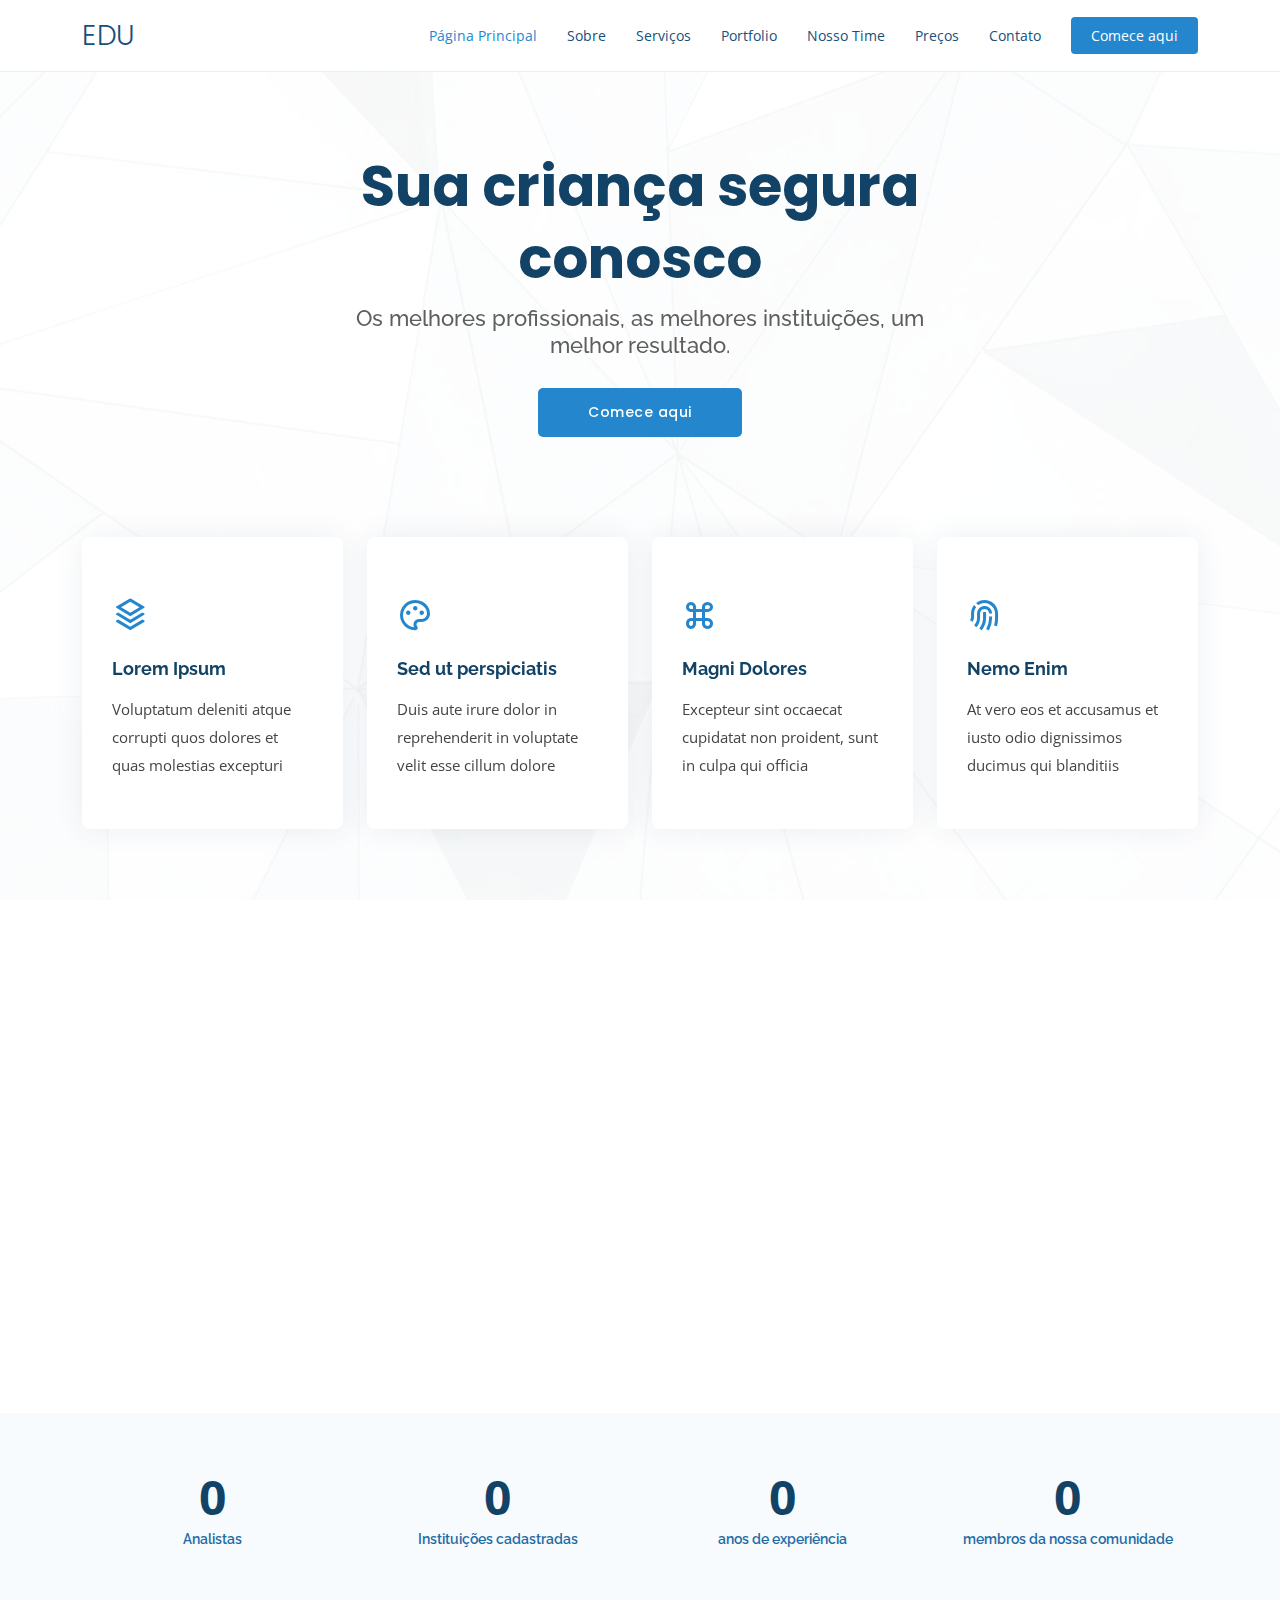
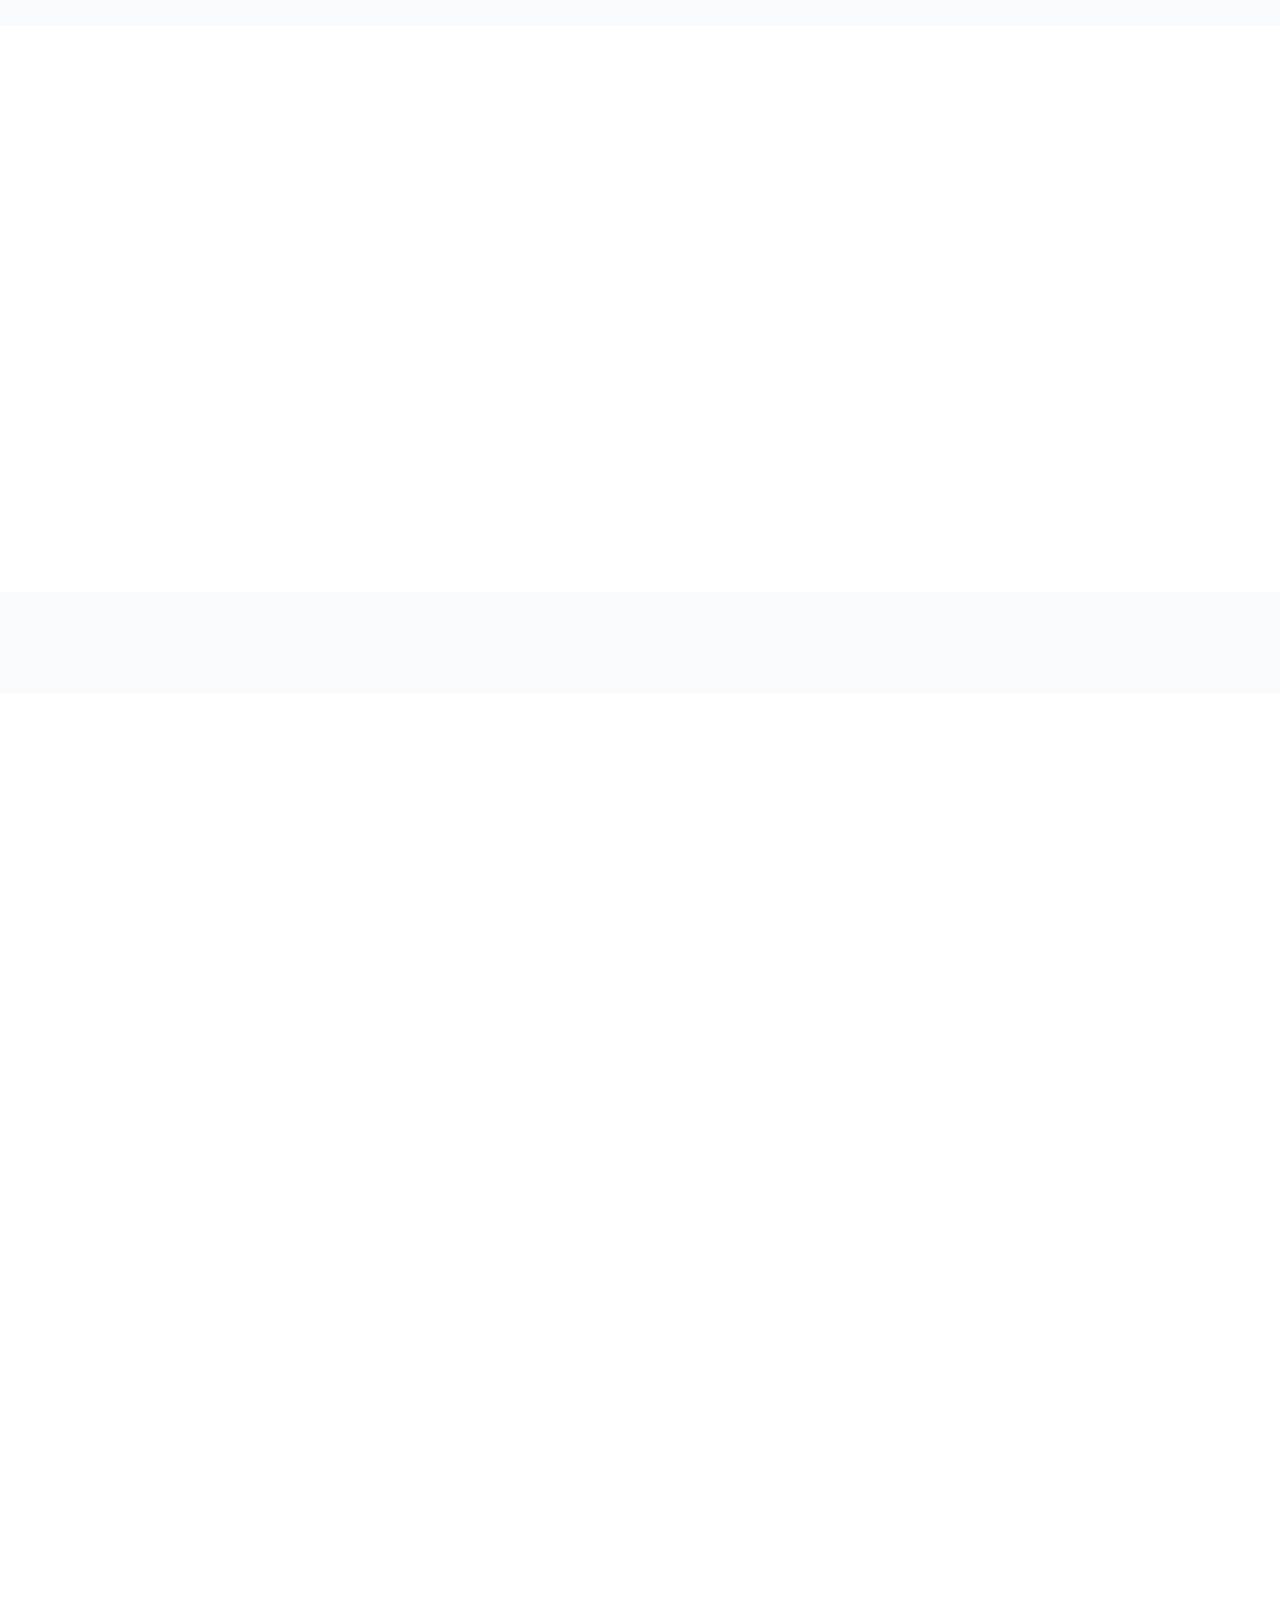
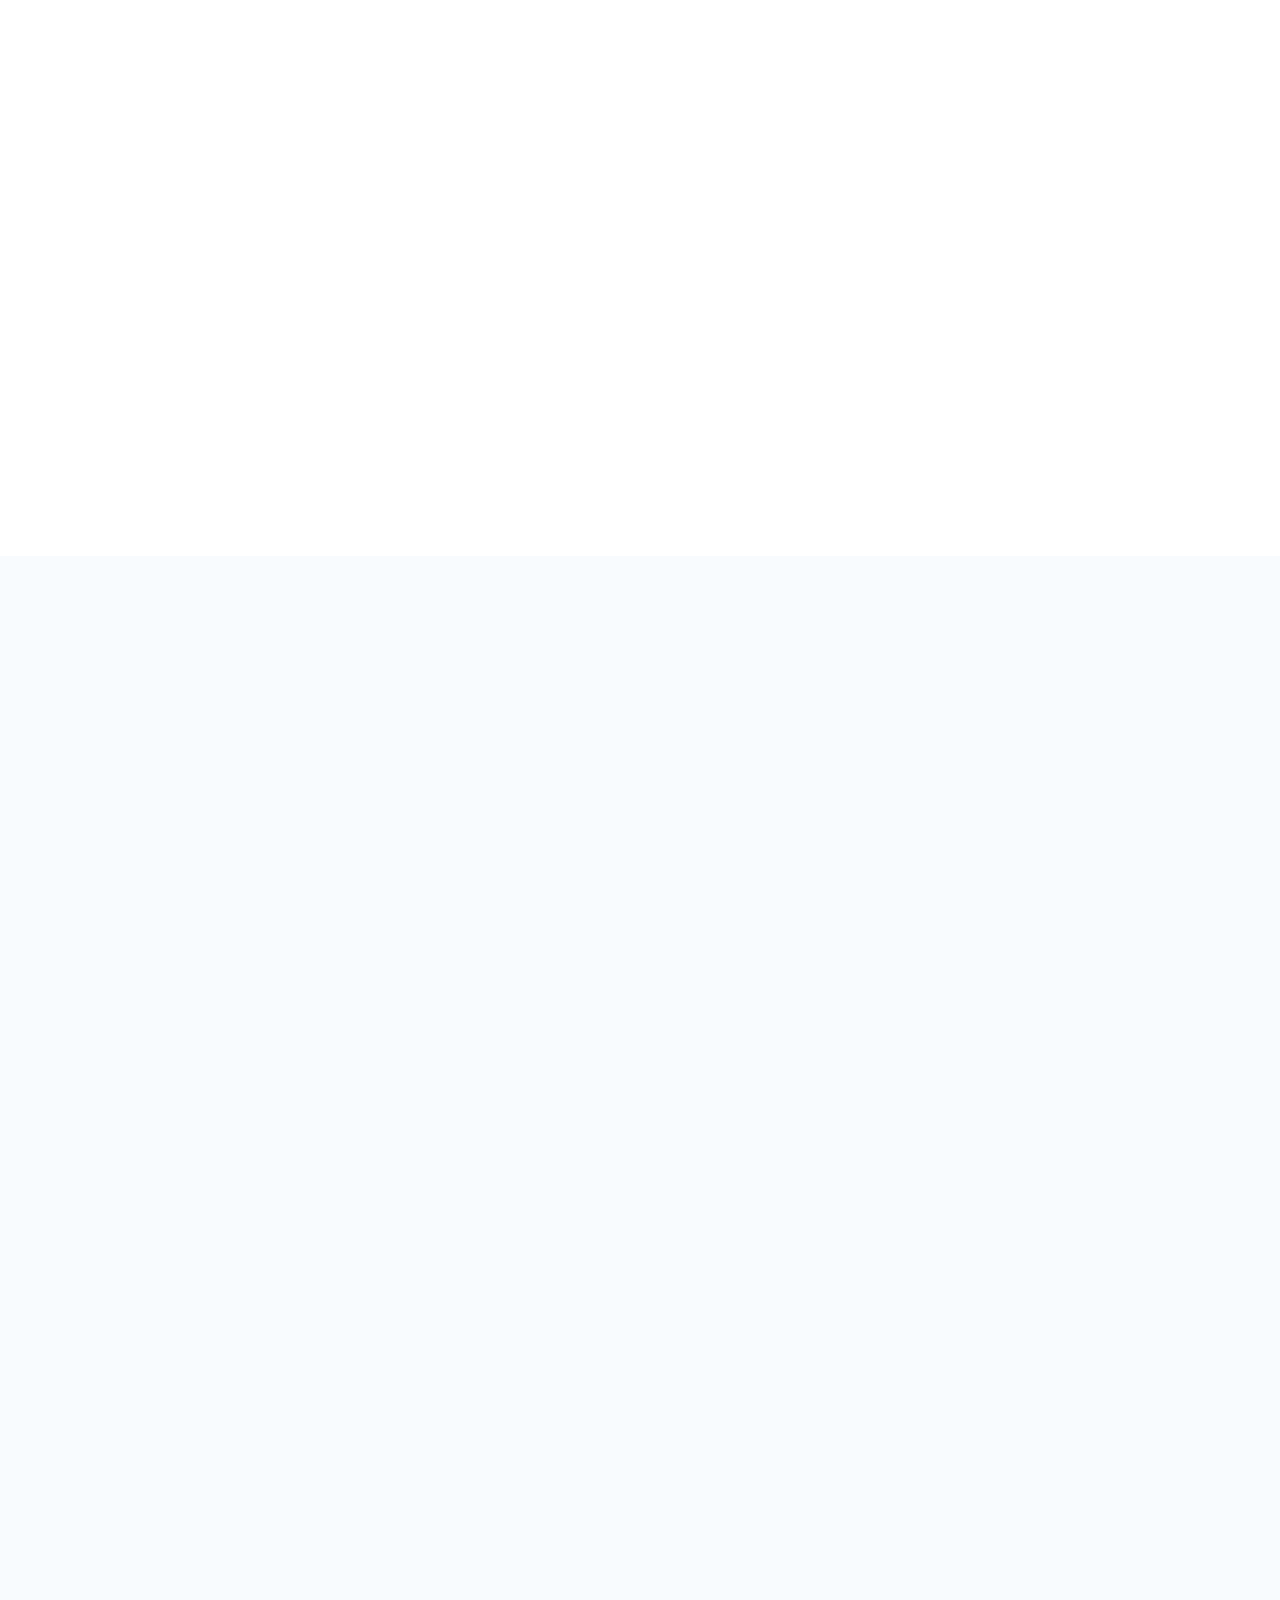
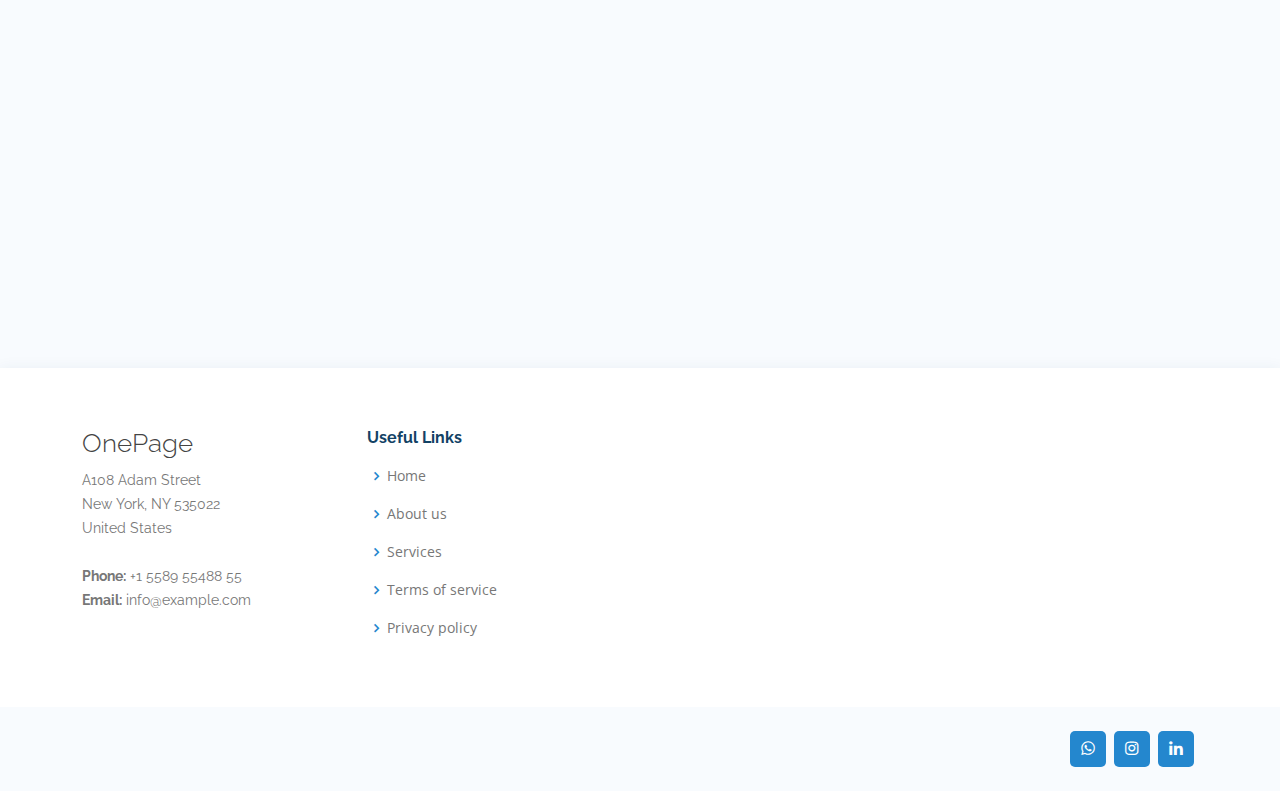
==== index.html @ 6221ffaf "primeira atualização" ====
<!DOCTYPE html>
<html lang="en">

<head>
  <meta charset="utf-8">
  <meta content="width=device-width, initial-scale=1.0" name="viewport">

  <title>EDU</title>
  <meta content="" name="description">
  <meta content="" name="keywords">

  <!-- Favicons -->
  <link href="assets/img/favicon.png" rel="icon">
  <link href="assets/img/apple-touch-icon.png" rel="apple-touch-icon">

  <!-- Google Fonts -->
  <link href="https://fonts.googleapis.com/css?family=Open+Sans:300,300i,400,400i,600,600i,700,700i|Raleway:300,300i,400,400i,500,500i,600,600i,700,700i|Poppins:300,300i,400,400i,500,500i,600,600i,700,700i" rel="stylesheet">

  <!-- Vendor CSS Files -->
  <link href="assets/vendor/aos/aos.css" rel="stylesheet">
  <link href="assets/vendor/bootstrap/css/bootstrap.min.css" rel="stylesheet">
  <link href="assets/vendor/bootstrap-icons/bootstrap-icons.css" rel="stylesheet">
  <link href="assets/vendor/boxicons/css/boxicons.min.css" rel="stylesheet">
  <link href="assets/vendor/glightbox/css/glightbox.min.css" rel="stylesheet">
  <link href="assets/vendor/remixicon/remixicon.css" rel="stylesheet">
  <link href="assets/vendor/swiper/swiper-bundle.min.css" rel="stylesheet">


  <link href="assets/css/style.css" rel="stylesheet">


</head>

<body>

  <!-- ======= Header ======= -->
  <header id="header" class="fixed-top">
    <div class="container d-flex align-items-center justify-content-between">

      <h1 class="logo"><a href="index.html">EDU</a></h1>
      <!-- Uncomment below if you prefer to use an image logo -->
      <!-- <a href="index.html" class="logo"><img src="assets/img/logo.png" alt="" class="img-fluid"></a>-->

      <nav id="navbar" class="navbar">
        <ul>
          <li><a class="nav-link scrollto active" href="#hero">Página Principal</a></li>
          <li><a class="nav-link scrollto" href="#about">Sobre</a></li>
          <li><a class="nav-link scrollto" href="#services">Serviços</a></li>
          <li><a class="nav-link scrollto o" href="#portfolio">Portfolio</a></li>
          <li><a class="nav-link scrollto" href="#team">Nosso Time</a></li>
          <li><a class="nav-link scrollto" href="#pricing">Preços</a></li>
          <li><a class="nav-link scrollto" href="#contact">Contato</a></li>
          <li><a class="getstarted scrollto" href="#about">Comece aqui</a></li>
        </ul>
        <i class="bi bi-list mobile-nav-toggle"></i>
      </nav>

    </div>
  </header>


  <section id="hero" class="d-flex align-items-center">
    <div class="container position-relative" data-aos="fade-up" data-aos-delay="100">
      <div class="row justify-content-center">
        <div class="col-xl-7 col-lg-9 text-center">
          <h1>Sua criança segura conosco</h1>
          <h2>Os melhores profissionais, as melhores instituições, um melhor resultado.</h2>
        </div>
      </div>
      <div class="text-center">
        <a href="#about" class="btn-get-started scrollto">Comece aqui</a>
      </div>

      <div class="row icon-boxes">
        <div class="col-md-6 col-lg-3 d-flex align-items-stretch mb-5 mb-lg-0" data-aos="zoom-in" data-aos-delay="200">
          <div class="icon-box">
            <div class="icon"><i class="ri-stack-line"></i></div>
            <h4 class="title"><a href="">Lorem Ipsum</a></h4>
            <p class="description">Voluptatum deleniti atque corrupti quos dolores et quas molestias excepturi</p>
          </div>
        </div>

        <div class="col-md-6 col-lg-3 d-flex align-items-stretch mb-5 mb-lg-0" data-aos="zoom-in" data-aos-delay="300">
          <div class="icon-box">
            <div class="icon"><i class="ri-palette-line"></i></div>
            <h4 class="title"><a href="">Sed ut perspiciatis</a></h4>
            <p class="description">Duis aute irure dolor in reprehenderit in voluptate velit esse cillum dolore</p>
          </div>
        </div>

        <div class="col-md-6 col-lg-3 d-flex align-items-stretch mb-5 mb-lg-0" data-aos="zoom-in" data-aos-delay="400">
          <div class="icon-box">
            <div class="icon"><i class="ri-command-line"></i></div>
            <h4 class="title"><a href="">Magni Dolores</a></h4>
            <p class="description">Excepteur sint occaecat cupidatat non proident, sunt in culpa qui officia</p>
          </div>
        </div>

        <div class="col-md-6 col-lg-3 d-flex align-items-stretch mb-5 mb-lg-0" data-aos="zoom-in" data-aos-delay="500">
          <div class="icon-box">
            <div class="icon"><i class="ri-fingerprint-line"></i></div>
            <h4 class="title"><a href="">Nemo Enim</a></h4>
            <p class="description">At vero eos et accusamus et iusto odio dignissimos ducimus qui blanditiis</p>
          </div>
        </div>

      </div>
    </div>
  </section><!-- End Hero -->

  <main id="main">

    <!-- ======= About Section ======= -->
    <section id="about" class="about">
      <div class="container" data-aos="fade-up">

        <div class="section-title">
          <h2>Sobre Nós</h2>
          <p>Provendo segurança, conforto e um melhor ensino para seus filhos. </p>
        </div>

        <div class="row content">
          <div class="col-lg-6">
            <p>
              Nós da EDU temos como objetivo informar e categorizar instituições de Ensino que atendem crianças do Maternal, Fundamental e Ensino Médio. Prevenindo as crianças contra instituições não adequadas.
            </p>
            <ul>
              <li><i class="ri-check-double-line"></i> Ranking com as melhores instituições da sua cidade que estejam cadastradas na plataforma. </li>
              <li><i class="ri-check-double-line"></i> Filtro para Instituições Públicas, Particulares e Cursos.</li>
              <li><i class="ri-check-double-line"></i> Ampla comunidade para que pais e outros alunos escrevam suas experiências. </li>
            </ul>
          </div>
          <div class="col-lg-6 pt-4 pt-lg-0">
            <p>
              Prevenir e proteger seu filho em idade Escolar é um dever essencial para pais e educadores, visando seu bem-estar físico e mental. Nós da EDU estamos aqui por você pai e você aluno.
            </p>
            <a href="#" class="btn-learn-more">Saiba mais</a>
          </div>
        </div>

      </div>
    </section>

    <!--CONTADOR-->
    <section id="counts" class="counts section-bg">
      <div class="container">

        <div class="row justify-content-end">

          <div class="col-lg-3 col-md-5 col-6 d-md-flex align-items-md-stretch">
            <div class="count-box">
              <span data-purecounter-start="0" data-purecounter-end="12" data-purecounter-duration="2" class="purecounter"></span>
              <p>Analistas</p>
            </div>
          </div>

          <div class="col-lg-3 col-md-5 col-6 d-md-flex align-items-md-stretch">
            <div class="count-box">
              <span data-purecounter-start="0" data-purecounter-end="58" data-purecounter-duration="2" class="purecounter"></span>
              <p>Instituições cadastradas</p>
            </div>
          </div>

          <div class="col-lg-3 col-md-5 col-6 d-md-flex align-items-md-stretch">
            <div class="count-box">
              <span data-purecounter-start="0" data-purecounter-end="2" data-purecounter-duration="2" class="purecounter"></span>
              <p>anos de experiência</p>
            </div>
          </div>

          <div class="col-lg-3 col-md-5 col-6 d-md-flex align-items-md-stretch">
            <div class="count-box">
              <span data-purecounter-start="0" data-purecounter-end="150" data-purecounter-duration="2" class="purecounter"></span>
              <p>membros da nossa comunidade</p>
            </div>
          </div>

        </div>

      </div>
    </section>


    <section id="about-video" class="about-video">
      <div class="container" data-aos="fade-up">

        <div class="row">

          <div class="col-lg-6 video-box align-self-baseline" data-aos="fade-right" data-aos-delay="100">
            <img src="assets/img/about-video.jpg" class="img-fluid" alt="">
            <a href="https://youtu.be/c1s3Iekns9k" class="glightbox play-btn mb-4" data-vbtype="video" data-autoplay="true"></a>
          </div>

          <div class="col-lg-6 pt-3 pt-lg-0 content" data-aos="fade-left" data-aos-delay="100">
            <h3>Por que EDU?</h3>
            <p class="fst-italic">
              EDU tem um duplo sentido tanto para EDUcação quanto para um apelido infantil, queriamos dar essa associação de um apelido com a nossa marca.
            </p>
            <ul>
              <li><i class="bx bx-check-double"></i> Segundo dados da Pesquisa de Saúde do Escolar (2019), uma em cada cinco adolescentes (20,1%) entre 13 e 17 anos diz já ter sido tocada, manipulada, beijada ou ter tido partes do corpo expostas contra sua vontade, ao passo que 8,8% das meninas nessa idade já foram forçadas ao sexo, sendo a maior parte antes dos 14 anos.</li>
              <li><i class="bx bx-check-double"></i> O assédio sexual não é prática recente, mas só foi tipificado como crime em 2001 quando foi criada a Lei nº 10.224. Todavia, no domínio trabalhista, não há lei específica com sanção para o assédio sexual (Cartilha do Ministério Público do Trabalho, 2017). A Lei 8.112/1990, ainda que não preveja diretamente, conta no Art. 116 como dever do servidor a preservação da boa moralidade administrativa.</li>
              
            </ul>
          </div>

        </div>

      </div>
    </section><!-- End About Video Section -->

    <!-- ======= -LOGOMARCAS -- Clients Section ======= -->
    <section id="clients" class="clients section-bg">
      <div class="container">

        <div class="row">

          <div class="col-lg-2 col-md-4 col-6 d-flex align-items-center justify-content-center" data-aos="zoom-in">
            <img src="assets/img/clients/client-1.png" class="img-fluid" alt="">
          </div>

          <div class="col-lg-2 col-md-4 col-6 d-flex align-items-center justify-content-center" data-aos="zoom-in">
            <img src="assets/img/clients/client-2.png" class="img-fluid" alt="">
          </div>

          <div class="col-lg-2 col-md-4 col-6 d-flex align-items-center justify-content-center" data-aos="zoom-in">
            <img src="assets/img/clients/client-3.png" class="img-fluid" alt="">
          </div>

          <div class="col-lg-2 col-md-4 col-6 d-flex align-items-center justify-content-center" data-aos="zoom-in">
            <img src="assets/img/clients/client-4.png" class="img-fluid" alt="">
          </div>

          <div class="col-lg-2 col-md-4 col-6 d-flex align-items-center justify-content-center" data-aos="zoom-in">
            <img src="assets/img/clients/client-5.png" class="img-fluid" alt="">
          </div>

          <div class="col-lg-2 col-md-4 col-6 d-flex align-items-center justify-content-center" data-aos="zoom-in">
            <img src="assets/img/clients/client-6.png" class="img-fluid" alt="">
          </div>

        </div>

      </div>
    </section><!-- End Clients Section -->

    <!-- ======= Portfolio Section ======= -->
    <section id="portfolio" class="portfolio">
      <div class="container" data-aos="fade-up">

        <div class="section-title">
          <h2>Portfolio</h2>
          <p>Magnam dolores commodi suscipit. Necessitatibus eius consequatur ex aliquid fuga eum quidem. Sit sint consectetur velit. Quisquam quos quisquam cupiditate. Et nemo qui impedit suscipit alias ea. Quia fugiat sit in iste officiis commodi quidem hic quas.</p>
        </div>

        <div class="row" data-aos="fade-up" data-aos-delay="150">
          <div class="col-lg-12 d-flex justify-content-center">
            <ul id="portfolio-flters">
              <li data-filter="*" class="filter-active">All</li>
              <li data-filter=".filter-app">App</li>
              <li data-filter=".filter-card">Card</li>
              <li data-filter=".filter-web">Web</li>
            </ul>
          </div>
        </div>

        <div class="row portfolio-container" data-aos="fade-up" data-aos-delay="300">

          <div class="col-lg-4 col-md-6 portfolio-item filter-app">
            <div class="portfolio-wrap">
              <img src="assets/img/portfolio/portfolio-1.jpg" class="img-fluid" alt="">
              <div class="portfolio-info">
                <h4>App 1</h4>
                <p>App</p>
                <div class="portfolio-links">
                  <a href="assets/img/portfolio/portfolio-1.jpg" data-gallery="portfolioGallery" class="portfolio-lightbox" title="App 1"><i class="bx bx-plus"></i></a>
                  <a href="portfolio-details.html" title="More Details"><i class="bx bx-link"></i></a>
                </div>
              </div>
            </div>
          </div>

          <div class="col-lg-4 col-md-6 portfolio-item filter-web">
            <div class="portfolio-wrap">
              <img src="assets/img/portfolio/portfolio-2.jpg" class="img-fluid" alt="">
              <div class="portfolio-info">
                <h4>Web 3</h4>
                <p>Web</p>
                <div class="portfolio-links">
                  <a href="assets/img/portfolio/portfolio-2.jpg" data-gallery="portfolioGallery" class="portfolio-lightbox" title="Web 3"><i class="bx bx-plus"></i></a>
                  <a href="portfolio-details.html" title="More Details"><i class="bx bx-link"></i></a>
                </div>
              </div>
            </div>
          </div>

          <div class="col-lg-4 col-md-6 portfolio-item filter-app">
            <div class="portfolio-wrap">
              <img src="assets/img/portfolio/portfolio-3.jpg" class="img-fluid" alt="">
              <div class="portfolio-info">
                <h4>App 2</h4>
                <p>App</p>
                <div class="portfolio-links">
                  <a href="assets/img/portfolio/portfolio-3.jpg" data-gallery="portfolioGallery" class="portfolio-lightbox" title="App 2"><i class="bx bx-plus"></i></a>
                  <a href="portfolio-details.html" title="More Details"><i class="bx bx-link"></i></a>
                </div>
              </div>
            </div>
          </div>

          <div class="col-lg-4 col-md-6 portfolio-item filter-card">
            <div class="portfolio-wrap">
              <img src="assets/img/portfolio/portfolio-4.jpg" class="img-fluid" alt="">
              <div class="portfolio-info">
                <h4>Card 2</h4>
                <p>Card</p>
                <div class="portfolio-links">
                  <a href="assets/img/portfolio/portfolio-4.jpg" data-gallery="portfolioGallery" class="portfolio-lightbox" title="Card 2"><i class="bx bx-plus"></i></a>
                  <a href="portfolio-details.html" title="More Details"><i class="bx bx-link"></i></a>
                </div>
              </div>
            </div>
          </div>

          <div class="col-lg-4 col-md-6 portfolio-item filter-web">
            <div class="portfolio-wrap">
              <img src="assets/img/portfolio/portfolio-5.jpg" class="img-fluid" alt="">
              <div class="portfolio-info">
                <h4>Web 2</h4>
                <p>Web</p>
                <div class="portfolio-links">
                  <a href="assets/img/portfolio/portfolio-5.jpg" data-gallery="portfolioGallery" class="portfolio-lightbox" title="Web 2"><i class="bx bx-plus"></i></a>
                  <a href="portfolio-details.html" title="More Details"><i class="bx bx-link"></i></a>
                </div>
              </div>
            </div>
          </div>

          <div class="col-lg-4 col-md-6 portfolio-item filter-app">
            <div class="portfolio-wrap">
              <img src="assets/img/portfolio/portfolio-6.jpg" class="img-fluid" alt="">
              <div class="portfolio-info">
                <h4>App 3</h4>
                <p>App</p>
                <div class="portfolio-links">
                  <a href="assets/img/portfolio/portfolio-6.jpg" data-gallery="portfolioGallery" class="portfolio-lightbox" title="App 3"><i class="bx bx-plus"></i></a>
                  <a href="portfolio-details.html" title="More Details"><i class="bx bx-link"></i></a>
                </div>
              </div>
            </div>
          </div>

          <div class="col-lg-4 col-md-6 portfolio-item filter-card">
            <div class="portfolio-wrap">
              <img src="assets/img/portfolio/portfolio-7.jpg" class="img-fluid" alt="">
              <div class="portfolio-info">
                <h4>Card 1</h4>
                <p>Card</p>
                <div class="portfolio-links">
                  <a href="assets/img/portfolio/portfolio-7.jpg" data-gallery="portfolioGallery" class="portfolio-lightbox" title="Card 1"><i class="bx bx-plus"></i></a>
                  <a href="portfolio-details.html" title="More Details"><i class="bx bx-link"></i></a>
                </div>
              </div>
            </div>
          </div>

          <div class="col-lg-4 col-md-6 portfolio-item filter-card">
            <div class="portfolio-wrap">
              <img src="assets/img/portfolio/portfolio-8.jpg" class="img-fluid" alt="">
              <div class="portfolio-info">
                <h4>Card 3</h4>
                <p>Card</p>
                <div class="portfolio-links">
                  <a href="assets/img/portfolio/portfolio-8.jpg" data-gallery="portfolioGallery" class="portfolio-lightbox" title="Card 3"><i class="bx bx-plus"></i></a>
                  <a href="portfolio-details.html" title="More Details"><i class="bx bx-link"></i></a>
                </div>
              </div>
            </div>
          </div>

          <div class="col-lg-4 col-md-6 portfolio-item filter-web">
            <div class="portfolio-wrap">
              <img src="assets/img/portfolio/portfolio-9.jpg" class="img-fluid" alt="">
              <div class="portfolio-info">
                <h4>Web 3</h4>
                <p>Web</p>
                <div class="portfolio-links">
                  <a href="assets/img/portfolio/portfolio-9.jpg" data-gallery="portfolioGallery" class="portfolio-lightbox" title="Web 3"><i class="bx bx-plus"></i></a>
                  <a href="portfolio-details.html" title="More Details"><i class="bx bx-link"></i></a>
                </div>
              </div>
            </div>
          </div>

        </div>

      </div>
    </section><!-- End Portfolio Section -->

    <!-- ======= Team Section ======= -->
    <section id="team" class="team section-bg">
      <div class="container" data-aos="fade-up">

        <div class="section-title">
          <h2>Time</h2>
          <p>Magnam dolores commodi suscipit. Necessitatibus eius consequatur ex aliquid fuga eum quidem. Sit sint consectetur velit. Quisquam quos quisquam cupiditate. Et nemo qui impedit suscipit alias ea. Quia fugiat sit in iste officiis commodi quidem hic quas.</p>
        </div>

        <div class="row">

          <div class="col-lg-3 col-md-6 d-flex align-items-stretch" data-aos="fade-up" data-aos-delay="100">
            <div class="member">
              <div class="member-img">
                <img src="assets/img/team/team-1.jpg" class="img-fluid" alt="">
                <div class="social">
                  <a href=""><i class="bi bi-twitter"></i></a>
                  <a href=""><i class="bi bi-facebook"></i></a>
                  <a href=""><i class="bi bi-instagram"></i></a>
                  <a href=""><i class="bi bi-linkedin"></i></a>
                </div>
              </div>
              <div class="member-info">
                <h4>Walter White</h4>
                <span>Chief Executive Officer</span>
              </div>
            </div>
          </div>

          <div class="col-lg-3 col-md-6 d-flex align-items-stretch" data-aos="fade-up" data-aos-delay="200">
            <div class="member">
              <div class="member-img">
                <img src="assets/img/team/team-2.jpg" class="img-fluid" alt="">
                <div class="social">
                  <a href=""><i class="bi bi-twitter"></i></a>
                  <a href=""><i class="bi bi-facebook"></i></a>
                  <a href=""><i class="bi bi-instagram"></i></a>
                  <a href=""><i class="bi bi-linkedin"></i></a>
                </div>
              </div>
              <div class="member-info">
                <h4>Sarah Jhonson</h4>
                <span>Product Manager</span>
              </div>
            </div>
          </div>

          <div class="col-lg-3 col-md-6 d-flex align-items-stretch" data-aos="fade-up" data-aos-delay="300">
            <div class="member">
              <div class="member-img">
                <img src="assets/img/team/team-3.jpg" class="img-fluid" alt="">
                <div class="social">
                  <a href=""><i class="bi bi-twitter"></i></a>
                  <a href=""><i class="bi bi-facebook"></i></a>
                  <a href=""><i class="bi bi-instagram"></i></a>
                  <a href=""><i class="bi bi-linkedin"></i></a>
                </div>
              </div>
              <div class="member-info">
                <h4>William Anderson</h4>
                <span>CTO</span>
              </div>
            </div>
          </div>

          <div class="col-lg-3 col-md-6 d-flex align-items-stretch" data-aos="fade-up" data-aos-delay="400">
            <div class="member">
              <div class="member-img">
                <img src="assets/img/team/team-4.jpg" class="img-fluid" alt="">
                <div class="social">
                  <a href=""><i class="bi bi-twitter"></i></a>
                  <a href=""><i class="bi bi-facebook"></i></a>
                  <a href=""><i class="bi bi-instagram"></i></a>
                  <a href=""><i class="bi bi-linkedin"></i></a>
                </div>
              </div>
              <div class="member-info">
                <h4>Amanda Jepson</h4>
                <span>Accountant</span>
              </div>
            </div>
          </div>

        </div>

      </div>
    </section><!-- End Team Section -->


    <!-- ======= Frequently Asked Questions Section ======= -->
    <section id="faq" class="faq section-bg">
      <div class="container" data-aos="fade-up">

        <div class="section-title">
          <h2>Frequently Asked Questions</h2>
          <p>Magnam dolores commodi suscipit. Necessitatibus eius consequatur ex aliquid fuga eum quidem. Sit sint consectetur velit. Quisquam quos quisquam cupiditate. Et nemo qui impedit suscipit alias ea. Quia fugiat sit in iste officiis commodi quidem hic quas.</p>
        </div>

        <div class="faq-list">
          <ul>
            <li data-aos="fade-up">
              <i class="bx bx-help-circle icon-help"></i> <a data-bs-toggle="collapse" class="collapse" data-bs-target="#faq-list-1">Non consectetur a erat nam at lectus urna duis? <i class="bx bx-chevron-down icon-show"></i><i class="bx bx-chevron-up icon-close"></i></a>
              <div id="faq-list-1" class="collapse show" data-bs-parent=".faq-list">
                <p>
                  Feugiat pretium nibh ipsum consequat. Tempus iaculis urna id volutpat lacus laoreet non curabitur gravida. Venenatis lectus magna fringilla urna porttitor rhoncus dolor purus non.
                </p>
              </div>
            </li>

            <li data-aos="fade-up" data-aos-delay="100">
              <i class="bx bx-help-circle icon-help"></i> <a data-bs-toggle="collapse" data-bs-target="#faq-list-2" class="collapsed">Feugiat scelerisque varius morbi enim nunc? <i class="bx bx-chevron-down icon-show"></i><i class="bx bx-chevron-up icon-close"></i></a>
              <div id="faq-list-2" class="collapse" data-bs-parent=".faq-list">
                <p>
                  Dolor sit amet consectetur adipiscing elit pellentesque habitant morbi. Id interdum velit laoreet id donec ultrices. Fringilla phasellus faucibus scelerisque eleifend donec pretium. Est pellentesque elit ullamcorper dignissim. Mauris ultrices eros in cursus turpis massa tincidunt dui.
                </p>
              </div>
            </li>

            <li data-aos="fade-up" data-aos-delay="200">
              <i class="bx bx-help-circle icon-help"></i> <a data-bs-toggle="collapse" data-bs-target="#faq-list-3" class="collapsed">Dolor sit amet consectetur adipiscing elit? <i class="bx bx-chevron-down icon-show"></i><i class="bx bx-chevron-up icon-close"></i></a>
              <div id="faq-list-3" class="collapse" data-bs-parent=".faq-list">
                <p>
                  Eleifend mi in nulla posuere sollicitudin aliquam ultrices sagittis orci. Faucibus pulvinar elementum integer enim. Sem nulla pharetra diam sit amet nisl suscipit. Rutrum tellus pellentesque eu tincidunt. Lectus urna duis convallis convallis tellus. Urna molestie at elementum eu facilisis sed odio morbi quis
                </p>
              </div>
            </li>

            <li data-aos="fade-up" data-aos-delay="300">
              <i class="bx bx-help-circle icon-help"></i> <a data-bs-toggle="collapse" data-bs-target="#faq-list-4" class="collapsed">Tempus quam pellentesque nec nam aliquam sem et tortor consequat? <i class="bx bx-chevron-down icon-show"></i><i class="bx bx-chevron-up icon-close"></i></a>
              <div id="faq-list-4" class="collapse" data-bs-parent=".faq-list">
                <p>
                  Molestie a iaculis at erat pellentesque adipiscing commodo. Dignissim suspendisse in est ante in. Nunc vel risus commodo viverra maecenas accumsan. Sit amet nisl suscipit adipiscing bibendum est. Purus gravida quis blandit turpis cursus in.
                </p>
              </div>
            </li>

            <li data-aos="fade-up" data-aos-delay="400">
              <i class="bx bx-help-circle icon-help"></i> <a data-bs-toggle="collapse" data-bs-target="#faq-list-5" class="collapsed">Tortor vitae purus faucibus ornare. Varius vel pharetra vel turpis nunc eget lorem dolor? <i class="bx bx-chevron-down icon-show"></i><i class="bx bx-chevron-up icon-close"></i></a>
              <div id="faq-list-5" class="collapse" data-bs-parent=".faq-list">
                <p>
                  Laoreet sit amet cursus sit amet dictum sit amet justo. Mauris vitae ultricies leo integer malesuada nunc vel. Tincidunt eget nullam non nisi est sit amet. Turpis nunc eget lorem dolor sed. Ut venenatis tellus in metus vulputate eu scelerisque.
                </p>
              </div>
            </li>

          </ul>
        </div>

      </div>
    </section><!-- End Frequently Asked Questions Section -->

  </main><!-- End #main -->

  <!-- ======= Footer ======= -->
  <footer id="footer">

    <div class="footer-top">
      <div class="container">
        <div class="row">

          <div class="col-lg-3 col-md-6 footer-contact">
            <h3>OnePage</h3>
            <p>
              A108 Adam Street <br>
              New York, NY 535022<br>
              United States <br><br>
              <strong>Phone:</strong> +1 5589 55488 55<br>
              <strong>Email:</strong> info@example.com<br>
            </p>
          </div>

          <div class="col-lg-2 col-md-6 footer-links">
            <h4>Useful Links</h4>
            <ul>
              <li><i class="bx bx-chevron-right"></i> <a href="#">Home</a></li>
              <li><i class="bx bx-chevron-right"></i> <a href="#">About us</a></li>
              <li><i class="bx bx-chevron-right"></i> <a href="#">Services</a></li>
              <li><i class="bx bx-chevron-right"></i> <a href="#">Terms of service</a></li>
              <li><i class="bx bx-chevron-right"></i> <a href="#">Privacy policy</a></li>
            </ul>
          </div>

        </div>
      </div>
    </div>

    <div class="container d-md-flex py-4">
<!--icones redes sociais-->
      <div class="me-md-auto text-center text-md-start">


      </div>
      <div class="social-links text-center text-md-right pt-3 pt-md-0">
        <a href="#" class="twitter"><i class="bx bxl-whatsapp"></i></a>
        <a href="#" class="instagram"><i class="bx bxl-instagram"></i></a>
        <a href="#" class="linkedin"><i class="bx bxl-linkedin"></i></a>
      </div>
    </div>
  </footer><!-- End Footer -->

  <div id="preloader"></div>
  <a href="#" class="back-to-top d-flex align-items-center justify-content-center"><i class="bi bi-arrow-up-short"></i></a>

  <!-- Vendor JS Files -->
  <script src="assets/vendor/purecounter/purecounter_vanilla.js"></script>
  <script src="assets/vendor/aos/aos.js"></script>
  <script src="assets/vendor/bootstrap/js/bootstrap.bundle.min.js"></script>
  <script src="assets/vendor/glightbox/js/glightbox.min.js"></script>
  <script src="assets/vendor/isotope-layout/isotope.pkgd.min.js"></script>
  <script src="assets/vendor/swiper/swiper-bundle.min.js"></script>
  <script src="assets/vendor/php-email-form/validate.js"></script>

  <!-- Template Main JS File -->
  <script src="assets/js/main.js"></script>

</body>

</html>
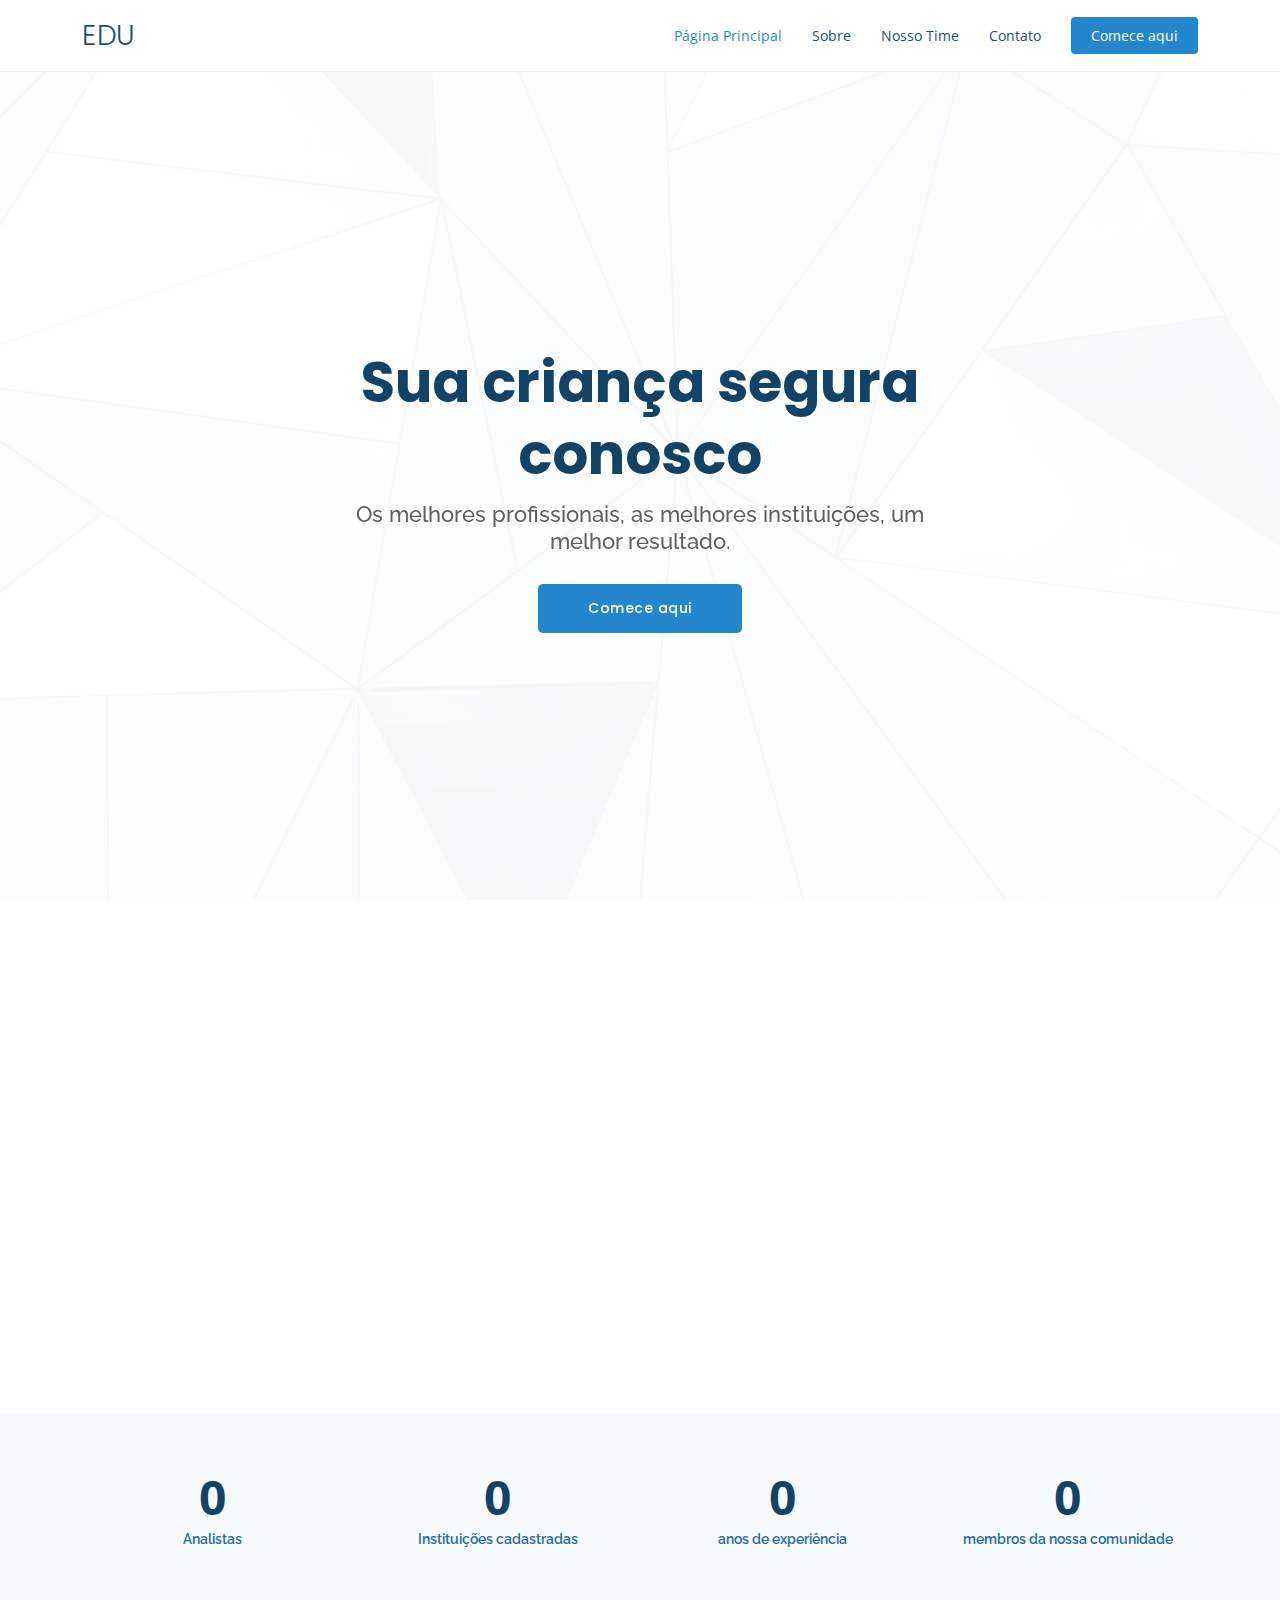
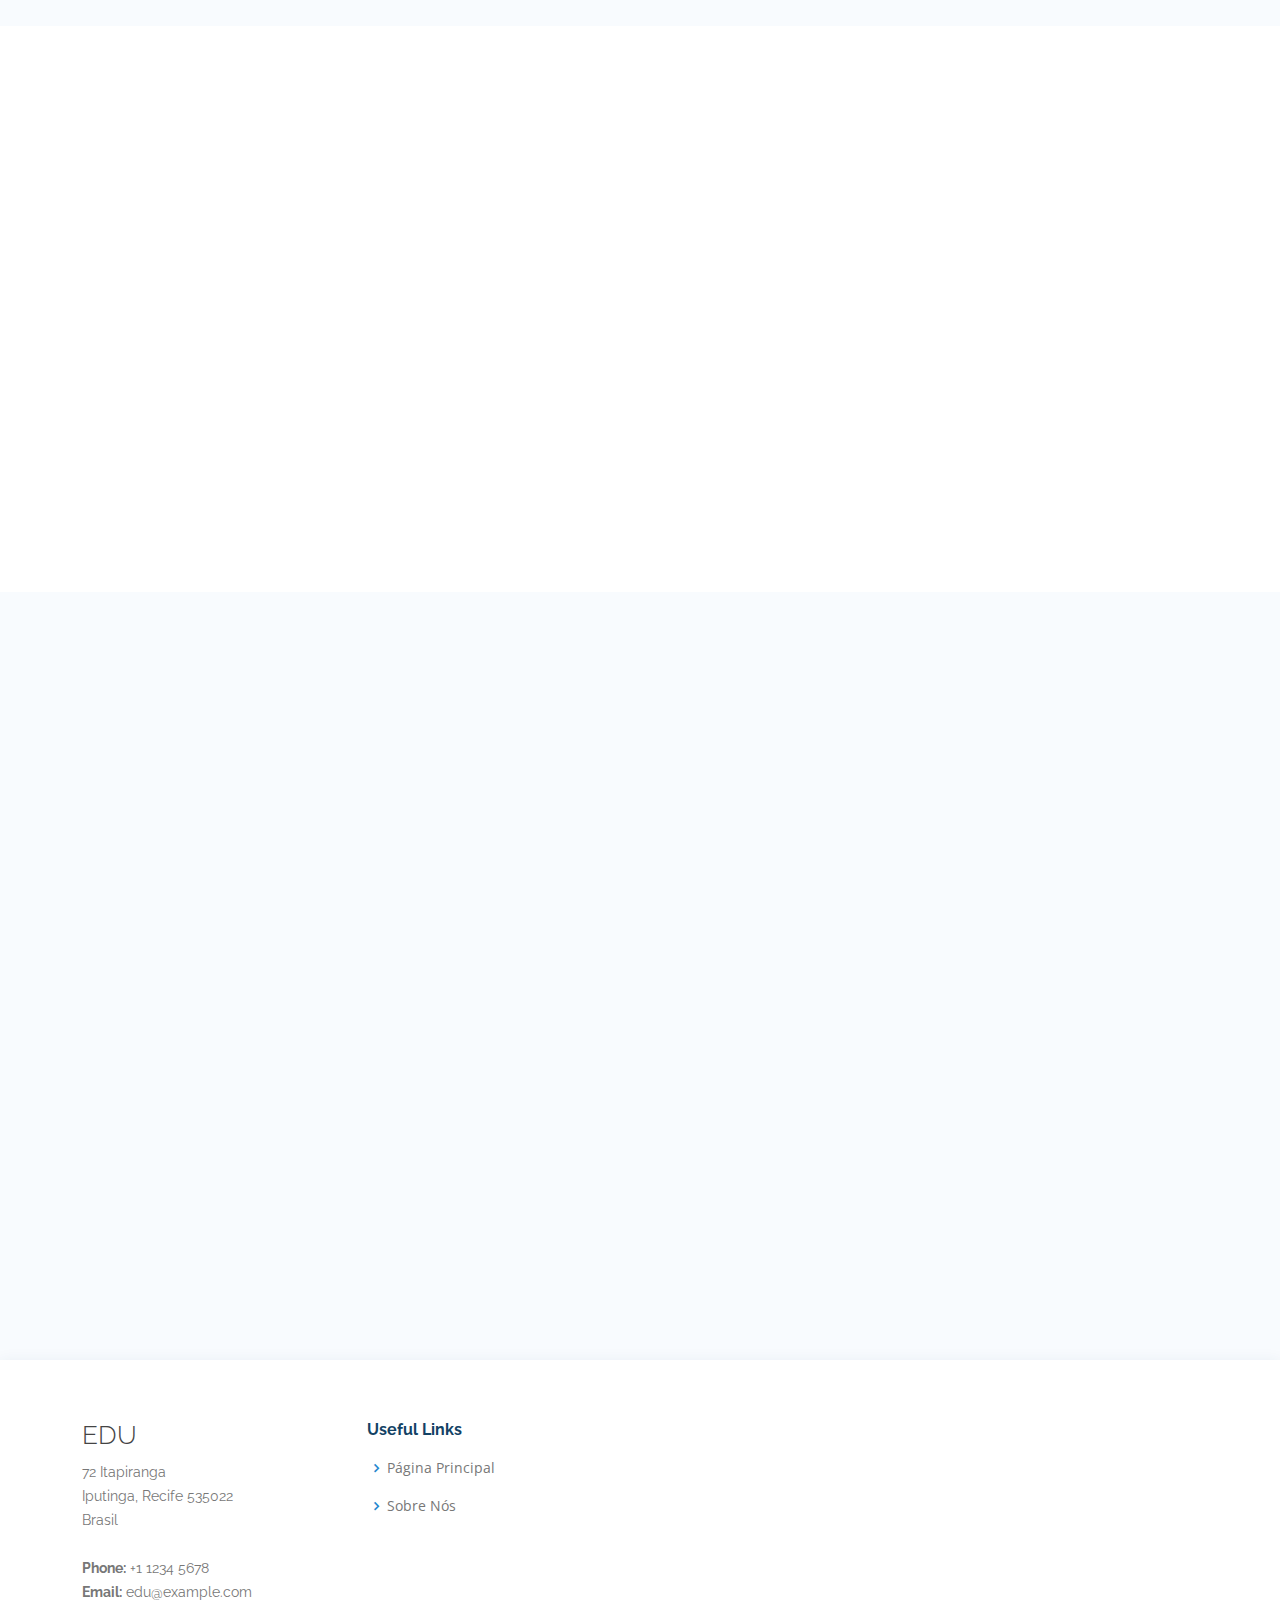
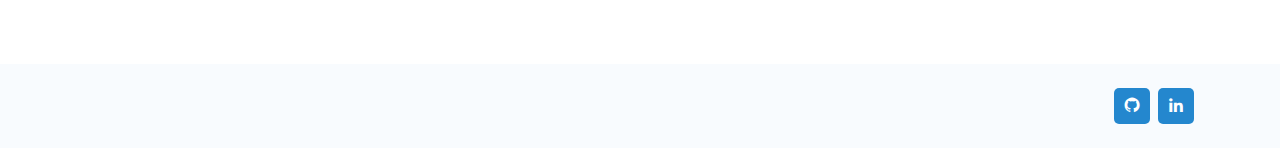
==== commit 3717e043: "ultimas atualizações para o PWA" ====
--- a/index.html
+++ b/index.html
@@ -11,7 +11,7 @@
 
   <!-- Favicons -->
   <link href="assets/img/favicon.png" rel="icon">
-  <link href="assets/img/apple-touch-icon.png" rel="apple-touch-icon">
+  <link href="assets/img/edu_logo.png" rel="">
 
   <!-- Google Fonts -->
   <link href="https://fonts.googleapis.com/css?family=Open+Sans:300,300i,400,400i,600,600i,700,700i|Raleway:300,300i,400,400i,500,500i,600,600i,700,700i|Poppins:300,300i,400,400i,500,500i,600,600i,700,700i" rel="stylesheet">
@@ -45,11 +45,8 @@
         <ul>
           <li><a class="nav-link scrollto active" href="#hero">Página Principal</a></li>
           <li><a class="nav-link scrollto" href="#about">Sobre</a></li>
-          <li><a class="nav-link scrollto" href="#services">Serviços</a></li>
-          <li><a class="nav-link scrollto o" href="#portfolio">Portfolio</a></li>
-          <li><a class="nav-link scrollto" href="#team">Nosso Time</a></li>
-          <li><a class="nav-link scrollto" href="#pricing">Preços</a></li>
-          <li><a class="nav-link scrollto" href="#contact">Contato</a></li>
+          <li><a class="nav-link scrollto" href="#team"> Nosso Time</a></li>
+          <li><a class="nav-link scrollto" href="#footer">Contato</a></li>
           <li><a class="getstarted scrollto" href="#about">Comece aqui</a></li>
         </ul>
         <i class="bi bi-list mobile-nav-toggle"></i>
@@ -70,47 +67,12 @@
       <div class="text-center">
         <a href="#about" class="btn-get-started scrollto">Comece aqui</a>
       </div>
-
-      <div class="row icon-boxes">
-        <div class="col-md-6 col-lg-3 d-flex align-items-stretch mb-5 mb-lg-0" data-aos="zoom-in" data-aos-delay="200">
-          <div class="icon-box">
-            <div class="icon"><i class="ri-stack-line"></i></div>
-            <h4 class="title"><a href="">Lorem Ipsum</a></h4>
-            <p class="description">Voluptatum deleniti atque corrupti quos dolores et quas molestias excepturi</p>
-          </div>
-        </div>
-
-        <div class="col-md-6 col-lg-3 d-flex align-items-stretch mb-5 mb-lg-0" data-aos="zoom-in" data-aos-delay="300">
-          <div class="icon-box">
-            <div class="icon"><i class="ri-palette-line"></i></div>
-            <h4 class="title"><a href="">Sed ut perspiciatis</a></h4>
-            <p class="description">Duis aute irure dolor in reprehenderit in voluptate velit esse cillum dolore</p>
-          </div>
-        </div>
-
-        <div class="col-md-6 col-lg-3 d-flex align-items-stretch mb-5 mb-lg-0" data-aos="zoom-in" data-aos-delay="400">
-          <div class="icon-box">
-            <div class="icon"><i class="ri-command-line"></i></div>
-            <h4 class="title"><a href="">Magni Dolores</a></h4>
-            <p class="description">Excepteur sint occaecat cupidatat non proident, sunt in culpa qui officia</p>
-          </div>
-        </div>
-
-        <div class="col-md-6 col-lg-3 d-flex align-items-stretch mb-5 mb-lg-0" data-aos="zoom-in" data-aos-delay="500">
-          <div class="icon-box">
-            <div class="icon"><i class="ri-fingerprint-line"></i></div>
-            <h4 class="title"><a href="">Nemo Enim</a></h4>
-            <p class="description">At vero eos et accusamus et iusto odio dignissimos ducimus qui blanditiis</p>
-          </div>
-        </div>
-
-      </div>
     </div>
   </section><!-- End Hero -->
 
   <main id="main">
 
-    <!-- ======= About Section ======= -->
+    <!-- ======= SOBRE NÓS ======= -->
     <section id="about" class="about">
       <div class="container" data-aos="fade-up">
 
@@ -141,7 +103,7 @@
       </div>
     </section>
 
-    <!--CONTADOR-->
+    <!--CONTADOR -- POR QUE EDU?-->
     <section id="counts" class="counts section-bg">
       <div class="container">
 
@@ -243,166 +205,13 @@
       </div>
     </section><!-- End Clients Section -->
 
-    <!-- ======= Portfolio Section ======= -->
-    <section id="portfolio" class="portfolio">
-      <div class="container" data-aos="fade-up">
-
-        <div class="section-title">
-          <h2>Portfolio</h2>
-          <p>Magnam dolores commodi suscipit. Necessitatibus eius consequatur ex aliquid fuga eum quidem. Sit sint consectetur velit. Quisquam quos quisquam cupiditate. Et nemo qui impedit suscipit alias ea. Quia fugiat sit in iste officiis commodi quidem hic quas.</p>
-        </div>
-
-        <div class="row" data-aos="fade-up" data-aos-delay="150">
-          <div class="col-lg-12 d-flex justify-content-center">
-            <ul id="portfolio-flters">
-              <li data-filter="*" class="filter-active">All</li>
-              <li data-filter=".filter-app">App</li>
-              <li data-filter=".filter-card">Card</li>
-              <li data-filter=".filter-web">Web</li>
-            </ul>
-          </div>
-        </div>
-
-        <div class="row portfolio-container" data-aos="fade-up" data-aos-delay="300">
-
-          <div class="col-lg-4 col-md-6 portfolio-item filter-app">
-            <div class="portfolio-wrap">
-              <img src="assets/img/portfolio/portfolio-1.jpg" class="img-fluid" alt="">
-              <div class="portfolio-info">
-                <h4>App 1</h4>
-                <p>App</p>
-                <div class="portfolio-links">
-                  <a href="assets/img/portfolio/portfolio-1.jpg" data-gallery="portfolioGallery" class="portfolio-lightbox" title="App 1"><i class="bx bx-plus"></i></a>
-                  <a href="portfolio-details.html" title="More Details"><i class="bx bx-link"></i></a>
-                </div>
-              </div>
-            </div>
-          </div>
-
-          <div class="col-lg-4 col-md-6 portfolio-item filter-web">
-            <div class="portfolio-wrap">
-              <img src="assets/img/portfolio/portfolio-2.jpg" class="img-fluid" alt="">
-              <div class="portfolio-info">
-                <h4>Web 3</h4>
-                <p>Web</p>
-                <div class="portfolio-links">
-                  <a href="assets/img/portfolio/portfolio-2.jpg" data-gallery="portfolioGallery" class="portfolio-lightbox" title="Web 3"><i class="bx bx-plus"></i></a>
-                  <a href="portfolio-details.html" title="More Details"><i class="bx bx-link"></i></a>
-                </div>
-              </div>
-            </div>
-          </div>
-
-          <div class="col-lg-4 col-md-6 portfolio-item filter-app">
-            <div class="portfolio-wrap">
-              <img src="assets/img/portfolio/portfolio-3.jpg" class="img-fluid" alt="">
-              <div class="portfolio-info">
-                <h4>App 2</h4>
-                <p>App</p>
-                <div class="portfolio-links">
-                  <a href="assets/img/portfolio/portfolio-3.jpg" data-gallery="portfolioGallery" class="portfolio-lightbox" title="App 2"><i class="bx bx-plus"></i></a>
-                  <a href="portfolio-details.html" title="More Details"><i class="bx bx-link"></i></a>
-                </div>
-              </div>
-            </div>
-          </div>
-
-          <div class="col-lg-4 col-md-6 portfolio-item filter-card">
-            <div class="portfolio-wrap">
-              <img src="assets/img/portfolio/portfolio-4.jpg" class="img-fluid" alt="">
-              <div class="portfolio-info">
-                <h4>Card 2</h4>
-                <p>Card</p>
-                <div class="portfolio-links">
-                  <a href="assets/img/portfolio/portfolio-4.jpg" data-gallery="portfolioGallery" class="portfolio-lightbox" title="Card 2"><i class="bx bx-plus"></i></a>
-                  <a href="portfolio-details.html" title="More Details"><i class="bx bx-link"></i></a>
-                </div>
-              </div>
-            </div>
-          </div>
-
-          <div class="col-lg-4 col-md-6 portfolio-item filter-web">
-            <div class="portfolio-wrap">
-              <img src="assets/img/portfolio/portfolio-5.jpg" class="img-fluid" alt="">
-              <div class="portfolio-info">
-                <h4>Web 2</h4>
-                <p>Web</p>
-                <div class="portfolio-links">
-                  <a href="assets/img/portfolio/portfolio-5.jpg" data-gallery="portfolioGallery" class="portfolio-lightbox" title="Web 2"><i class="bx bx-plus"></i></a>
-                  <a href="portfolio-details.html" title="More Details"><i class="bx bx-link"></i></a>
-                </div>
-              </div>
-            </div>
-          </div>
-
-          <div class="col-lg-4 col-md-6 portfolio-item filter-app">
-            <div class="portfolio-wrap">
-              <img src="assets/img/portfolio/portfolio-6.jpg" class="img-fluid" alt="">
-              <div class="portfolio-info">
-                <h4>App 3</h4>
-                <p>App</p>
-                <div class="portfolio-links">
-                  <a href="assets/img/portfolio/portfolio-6.jpg" data-gallery="portfolioGallery" class="portfolio-lightbox" title="App 3"><i class="bx bx-plus"></i></a>
-                  <a href="portfolio-details.html" title="More Details"><i class="bx bx-link"></i></a>
-                </div>
-              </div>
-            </div>
-          </div>
-
-          <div class="col-lg-4 col-md-6 portfolio-item filter-card">
-            <div class="portfolio-wrap">
-              <img src="assets/img/portfolio/portfolio-7.jpg" class="img-fluid" alt="">
-              <div class="portfolio-info">
-                <h4>Card 1</h4>
-                <p>Card</p>
-                <div class="portfolio-links">
-                  <a href="assets/img/portfolio/portfolio-7.jpg" data-gallery="portfolioGallery" class="portfolio-lightbox" title="Card 1"><i class="bx bx-plus"></i></a>
-                  <a href="portfolio-details.html" title="More Details"><i class="bx bx-link"></i></a>
-                </div>
-              </div>
-            </div>
-          </div>
-
-          <div class="col-lg-4 col-md-6 portfolio-item filter-card">
-            <div class="portfolio-wrap">
-              <img src="assets/img/portfolio/portfolio-8.jpg" class="img-fluid" alt="">
-              <div class="portfolio-info">
-                <h4>Card 3</h4>
-                <p>Card</p>
-                <div class="portfolio-links">
-                  <a href="assets/img/portfolio/portfolio-8.jpg" data-gallery="portfolioGallery" class="portfolio-lightbox" title="Card 3"><i class="bx bx-plus"></i></a>
-                  <a href="portfolio-details.html" title="More Details"><i class="bx bx-link"></i></a>
-                </div>
-              </div>
-            </div>
-          </div>
-
-          <div class="col-lg-4 col-md-6 portfolio-item filter-web">
-            <div class="portfolio-wrap">
-              <img src="assets/img/portfolio/portfolio-9.jpg" class="img-fluid" alt="">
-              <div class="portfolio-info">
-                <h4>Web 3</h4>
-                <p>Web</p>
-                <div class="portfolio-links">
-                  <a href="assets/img/portfolio/portfolio-9.jpg" data-gallery="portfolioGallery" class="portfolio-lightbox" title="Web 3"><i class="bx bx-plus"></i></a>
-                  <a href="portfolio-details.html" title="More Details"><i class="bx bx-link"></i></a>
-                </div>
-              </div>
-            </div>
-          </div>
-
-        </div>
-
-      </div>
-    </section><!-- End Portfolio Section -->
-
     <!-- ======= Team Section ======= -->
     <section id="team" class="team section-bg">
       <div class="container" data-aos="fade-up">
 
         <div class="section-title">
-          <h2>Time</h2>
-          <p>Magnam dolores commodi suscipit. Necessitatibus eius consequatur ex aliquid fuga eum quidem. Sit sint consectetur velit. Quisquam quos quisquam cupiditate. Et nemo qui impedit suscipit alias ea. Quia fugiat sit in iste officiis commodi quidem hic quas.</p>
+          <h2>Nosso Time</h2>
+          <p>Esses professores têm uma abordagem inovadora e criativa para o ensino, combinando métodos tradicionais com as mais recentes técnicas pedagógicas para criar uma experiência educacional envolvente e eficaz.</p>
         </div>
 
         <div class="row">
@@ -419,8 +228,8 @@
                 </div>
               </div>
               <div class="member-info">
-                <h4>Walter White</h4>
-                <span>Chief Executive Officer</span>
+                <h4>Alexandre Frota</h4>
+                <span>Professor de Educação Fisica, CEO</span>
               </div>
             </div>
           </div>
@@ -437,8 +246,8 @@
                 </div>
               </div>
               <div class="member-info">
-                <h4>Sarah Jhonson</h4>
-                <span>Product Manager</span>
+                <h4>Mia Robert</h4>
+                <span>Professora de História</span>
               </div>
             </div>
           </div>
@@ -455,8 +264,8 @@
                 </div>
               </div>
               <div class="member-info">
-                <h4>William Anderson</h4>
-                <span>CTO</span>
+                <h4>Gustavo Almeida</h4>
+                <span>Professor de Química</span>
               </div>
             </div>
           </div>
@@ -473,8 +282,8 @@
                 </div>
               </div>
               <div class="member-info">
-                <h4>Amanda Jepson</h4>
-                <span>Accountant</span>
+                <h4>Amanda Wallmart</h4>
+                <span>Professora de Biologia</span>
               </div>
             </div>
           </div>
@@ -485,7 +294,7 @@
     </section><!-- End Team Section -->
 
 
-    <!-- ======= Frequently Asked Questions Section ======= -->
+    <!-- ======= Frequently Asked Questions Section ======= 
     <section id="faq" class="faq section-bg">
       <div class="container" data-aos="fade-up">
 
@@ -557,24 +366,21 @@
         <div class="row">
 
           <div class="col-lg-3 col-md-6 footer-contact">
-            <h3>OnePage</h3>
+            <h3>EDU</h3>
             <p>
-              A108 Adam Street <br>
-              New York, NY 535022<br>
-              United States <br><br>
-              <strong>Phone:</strong> +1 5589 55488 55<br>
-              <strong>Email:</strong> info@example.com<br>
+              72 Itapiranga <br>
+              Iputinga, Recife 535022<br>
+              Brasil <br><br>
+              <strong>Phone:</strong> +1 1234 5678<br>
+              <strong>Email:</strong> edu@example.com<br>
             </p>
           </div>
 
           <div class="col-lg-2 col-md-6 footer-links">
             <h4>Useful Links</h4>
             <ul>
-              <li><i class="bx bx-chevron-right"></i> <a href="#">Home</a></li>
-              <li><i class="bx bx-chevron-right"></i> <a href="#">About us</a></li>
-              <li><i class="bx bx-chevron-right"></i> <a href="#">Services</a></li>
-              <li><i class="bx bx-chevron-right"></i> <a href="#">Terms of service</a></li>
-              <li><i class="bx bx-chevron-right"></i> <a href="#">Privacy policy</a></li>
+              <li><i class="bx bx-chevron-right"></i> <a href="#">Página Principal</a></li>
+              <li><i class="bx bx-chevron-right"></i> <a href="#">Sobre Nós</a></li>
             </ul>
           </div>
 
@@ -589,10 +395,9 @@
 
       </div>
       <div class="social-links text-center text-md-right pt-3 pt-md-0">
-        <a href="#" class="twitter"><i class="bx bxl-whatsapp"></i></a>
-        <a href="#" class="instagram"><i class="bx bxl-instagram"></i></a>
-        <a href="#" class="linkedin"><i class="bx bxl-linkedin"></i></a>
-      </div>
+        <a href="https://github.com/htmlovely" target="_blank" class="instagram"><i class="bx bxl-github"></i></a>
+        <a href="https://www.linkedin.com/in/vitoriaoliv/" target="_blank" class="linkedin"><i class="bx bxl-linkedin"></i></a>
+      </div>      
     </div>
   </footer><!-- End Footer -->
 
--- a/assets/css/style.css
+++ b/assets/css/style.css
@@ -1,9 +1,4 @@
-/**
-* Template Name: OnePage - v4.10.0
-* Template URL: https://bootstrapmade.com/onepage-multipurpose-bootstrap-template/
-* Author: BootstrapMade.com
-* License: https://bootstrapmade.com/license/
-*/
+
 
 /*--------------------------------------------------------------
 # General
